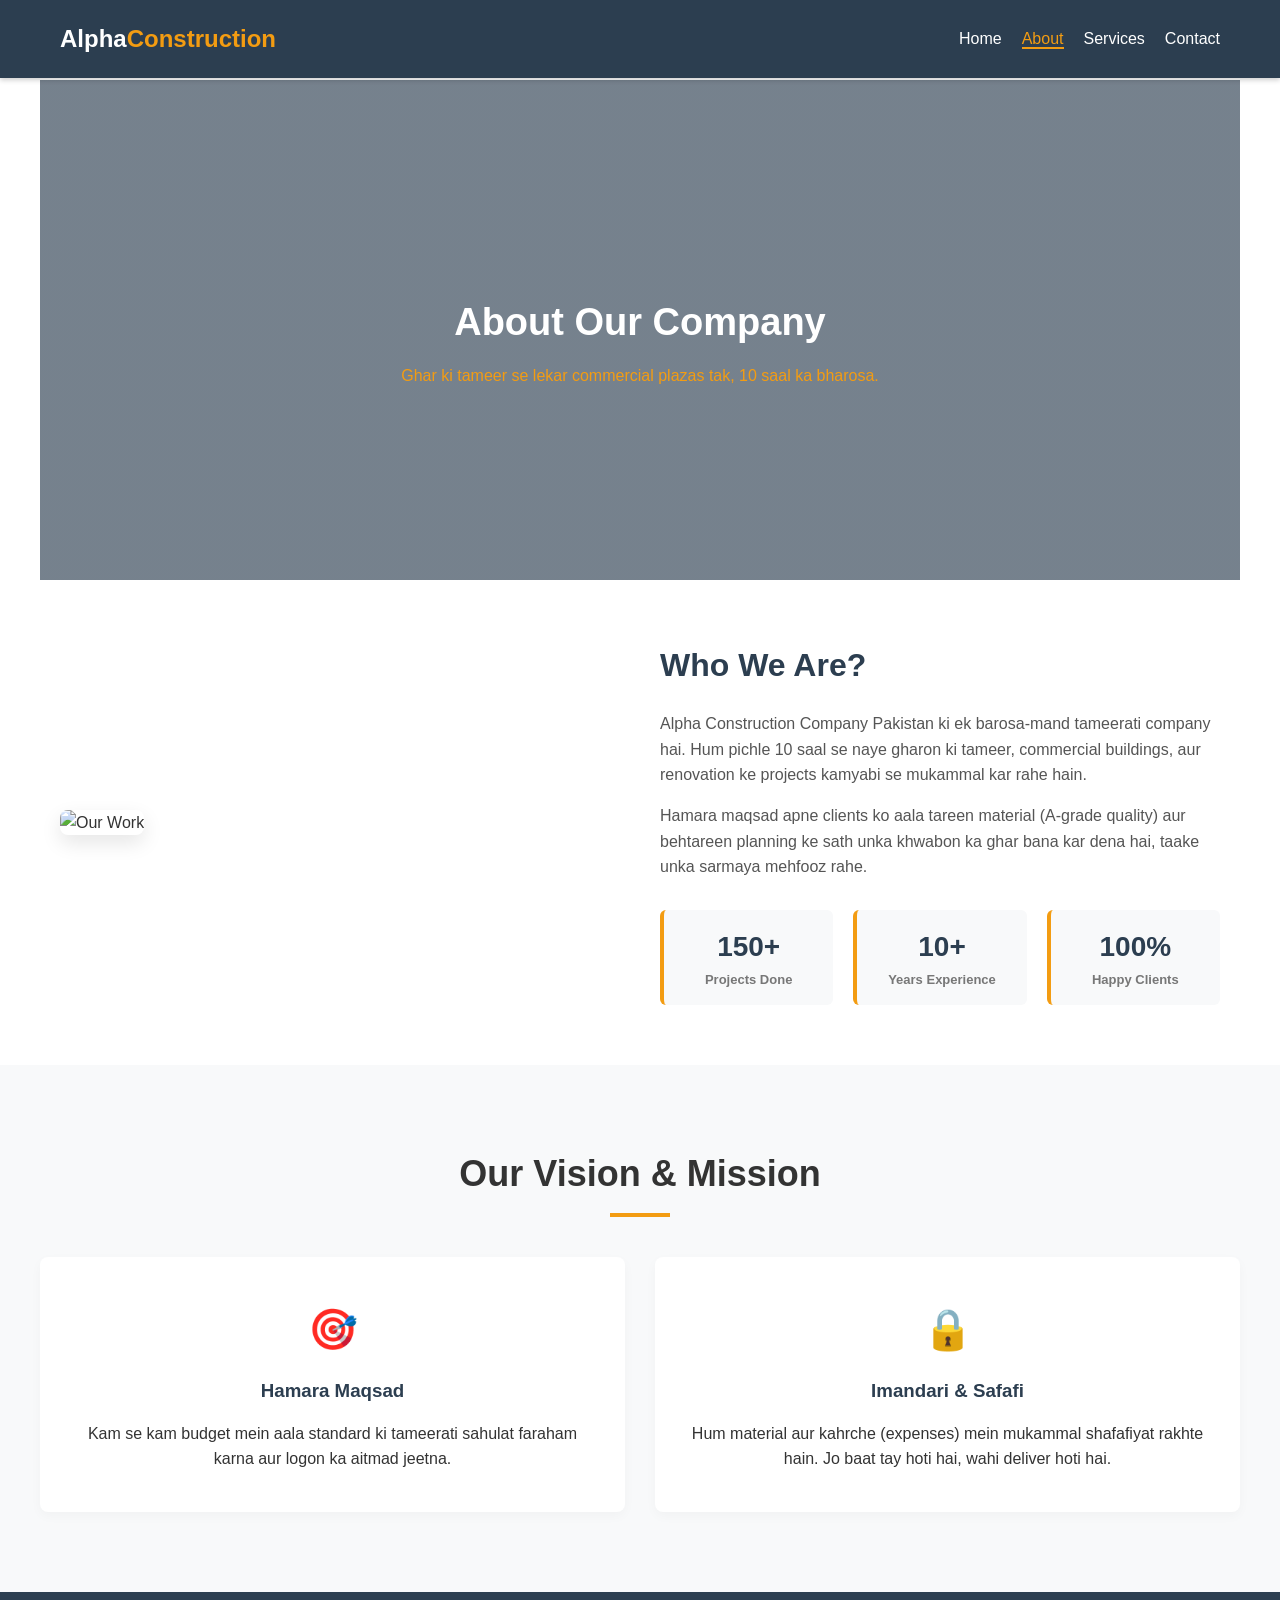
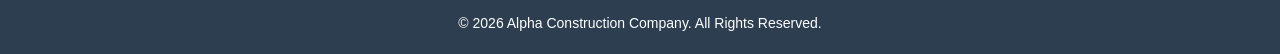
==== about.html @ 8a4fabbf "first commit" ====
<!DOCTYPE html>
<html lang="en">
<head>
    <meta charset="UTF-8">
    <meta name="viewport" content="width=device-width, initial-scale=1.0">
    <title>About Us - Alpha Construction Company</title>
    <link rel="stylesheet" href="style.css">
</head>
<body>

    <!-- Header & Navigation -->
    <header>
        <div class="nav-container">
            <div class="logo">Alpha<span>Construction</span></div>
            <ul class="nav-links">
                <li><a href="index.html">Home</a></li>
                <li><a href="about.html" class="active">About</a></li>
                <li><a href="services.html">Services</a></li>
                <li><a href="contact.html">Contact</a></li>
            </ul>
        </div>
    </header>

    <!-- About Inner Banner -->
    <section class="inner-banner">
        <h1>About Our Company</h1>
        <p>Ghar ki tameer se lekar commercial plazas tak, 10 saal ka bharosa.</p>
    </section>

    <!-- Main About Content -->
    <section class="about-page-content">
        <div class="about-grid">
            <div class="about-page-img">
                <img src="https://images.unsplash.com/photo-1541888946425-d81bb19240f5?q=80&w=600" alt="Our Work">
            </div>
            <div class="about-page-text">
                <h2>Who We Are?</h2>
                <p>Alpha Construction Company Pakistan ki ek barosa-mand tameerati company hai. Hum pichle 10 saal se naye gharon ki tameer, commercial buildings, aur renovation ke projects kamyabi se mukammal kar rahe hain.</p>
                <p>Hamara maqsad apne clients ko aala tareen material (A-grade quality) aur behtareen planning ke sath unka khwabon ka ghar bana kar dena hai, taake unka sarmaya mehfooz rahe.</p>
                
                <div class="stats-counter">
                    <div class="stat-item">
                        <h3>150+</h3>
                        <p>Projects Done</p>
                    </div>
                    <div class="stat-item">
                        <h3>10+</h3>
                        <p>Years Experience</p>
                    </div>
                    <div class="stat-item">
                        <h3>100%</h3>
                        <p>Happy Clients</p>
                    </div>
                </div>
            </div>
        </div>
    </section>

    <!-- Core Values Section (Vision & Mission) -->
    <section class="values-section">
        <h2 class="section-title">Our Vision & Mission</h2>
        <div class="values-grid">
            <div class="value-box">
                <div class="v-icon">🎯</div>
                <h3>Hamara Maqsad</h3>
                <p>Kam se kam budget mein aala standard ki tameerati sahulat faraham karna aur logon ka aitmad jeetna.</p>
            </div>
            <div class="value-box">
                <div class="v-icon">🔒</div>
                <h3>Imandari & Safafi</h3>
                <p>Hum material aur kahrche (expenses) mein mukammal shafafiyat rakhte hain. Jo baat tay hoti hai, wahi deliver hoti hai.</p>
            </div>
        </div>
    </section>

    <!-- Footer -->
    <footer>
        <p>&copy; 2026 Alpha Construction Company. All Rights Reserved.</p>
    </footer>

</body>
</html>
---- style.css ----
/* Basic Reset & Fonts */
 * { margin: 0; padding: 0; box-sizing: border-box; font-family: 'Segoe UI', Tahoma, Geneva, Verdana, sans-serif; }
 body { color: #333; line-height: 1.6; padding-top: 80px;}
 
 /* Theme Colors: Construction Yellow/Orange & Dark Slate */
 :root { --primary: #f39c12; --dark: #2c3e50; --light: #f8f9fa; }

 /* Header & Navigation */
 header { background: var(--dark); position: fixed; width: 100%; top: 0; z-index: 1000; box-shadow: 0 2px 5px rgba(0,0,0,0.2); }
 .nav-container { display: flex; justify-content: space-between; align-items: center; max-width: 1200px; margin: 0 auto; padding: 20px; }
 .logo { color: #fff; font-size: 24px; font-weight: bold; }
 .logo span { color: var(--primary); }
 .nav-links { list-style: none; display: flex; }
 .nav-links li { margin-left: 20px; }
 .nav-links a { color: #fff; text-decoration: none; font-weight: 500; transition: 0.3s; }
 .nav-links a:hover { color: var(--primary); }

 /* Hero Section */
 .hero { background: linear-gradient(rgba(0,0,0,0.7), rgba(0,0,0,0.7)), url('https://images.unsplash.com/photo-1541888946425-d81bb19240f5?q=80&w=1200') no-repeat center center/cover; height: 100vh; display: flex; flex-direction: column; justify-content: center; align-items: center; text-align: center; color: #fff; padding: 0 20px; }
 .hero h1 { font-size: 48px; margin-bottom: 10px; }
 .hero h1 span { color: var(--primary); }
 .hero p { font-size: 20px; margin-bottom: 20px; max-width: 600px; }
 .btn { background: var(--primary); color: #fff; padding: 12px 30px; text-decoration: none; font-weight: bold; border-radius: 5px; transition: 0.3s; }
 .btn:hover { background: #e67e22; }

 /* Extra CSS for Home Page Elements */
.hero-buttons {
    display: flex;
    gap: 15px;
    margin-top: 10px;
}
.btn-secondary {
    background: transparent;
    border: 2px solid #fff;
}
.btn-secondary:hover {
    background: #fff;
    color: var(--dark);
}
.section-container {
    max-width: 1200px;
    margin: 0 auto;
}
.highlights-grid {
    display: flex;
    justify-content: space-between;
    gap: 30px;
    margin-top: 40px;
    flex-wrap: wrap;
}
.highlight-card {
    flex: 1;
    min-width: 250px;
    background: var(--light);
    padding: 30px;
    border-radius: 8px;
    text-align: center;
    box-shadow: 0 4px 10px rgba(0,0,0,0.05);
    transition: 0.3s;
}
.highlight-card:hover {
    transform: translateY(-5px);
}
.highlight-card .icon {
    font-size: 40px;
    margin-bottom: 15px;
}
.highlight-card h3 {
    margin-bottom: 10px;
    color: var(--dark);
}
.cta-section {
    background: var(--dark);
    color: #fff;
    text-align: center;
    padding: 60px 20px;
}
.cta-section h2 {
    font-size: 32px;
    margin-bottom: 10px;
}
.cta-section p {
    margin-bottom: 25px;
    opacity: 0.9;
}
.nav-links a.active {
    color: var(--primary);
    border-bottom: 2px solid var(--primary);
}

/* About Page Styling 
.inner-banner {
    background: linear-gradient(rgba(44, 62, 80, 0.85), rgba(44, 62, 80, 0.85)), url('https://images.unsplash.com/photo-1504307651254-35680f356dfd?q=80&w=1200') no-repeat center center/cover;
    padding: 80px 20px 60px !important;
    text-align: center;
    color: #fff;
}*/

.inner-banner {
    background: linear-gradient(rgba(44, 62, 80, 0.65), rgba(44, 62, 80, 0.65)), 
                url('https://images.unsplash.com/photo-1504307651254-35680f356dfd?q=80&w=1200') no-repeat center center/cover;
    text-align: center;
    color: #fff;
    
    /* Image ko bina kate bada dikhane ke liye height settings */
    min-height: 500px; /* Is se banner ko ek proper badi height mil jayegi */
    display: flex;
    flex-direction: column;
    justify-content: center;
    align-items: center;
    padding: 100px 20px 80px !important; /* Navbar ke niche space bhi bani rahegi */
}

.inner-banner h1 {
    font-size: 38px;
    margin-bottom: 10px;
}
.inner-banner p {
    font-size: 16px;
    color: var(--primary);
}
.about-page-content {
    padding: 60px 20px;
}
.about-grid {
    display: flex;
    gap: 40px;
    align-items: center;
    flex-wrap: wrap;
    max-width: 1200px;
    margin: 0 auto;
}
.about-page-img, .about-page-text {
    flex: 1;
    min-width: 300px;
}
.about-page-img img {
    width: 100%;
    border-radius: 8px;
    box-shadow: 0 8px 20px rgba(0,0,0,0.1);
}
.about-page-text h2 {
    font-size: 32px;
    color: var(--dark);
    margin-bottom: 20px;
}
.about-page-text p {
    margin-bottom: 15px;
    color: #555;
}
.stats-counter {
    display: flex;
    gap: 20px;
    margin-top: 30px;
}
.stat-item {
    background: var(--light);
    padding: 15px 25px;
    border-radius: 6px;
    text-align: center;
    border-left: 4px solid var(--primary);
    flex: 1;
}
.stat-item h3 {
    font-size: 28px;
    color: var(--dark);
}
.stat-item p {
    font-size: 13px;
    margin: 0;
    color: #777;
    font-weight: bold;
}
.values-section {
    background: var(--light);
    max-width: 100%;
}
.values-grid {
    display: flex;
    gap: 30px;
    max-width: 1200px;
    margin: 0 auto;
    flex-wrap: wrap;
}
.value-box {
    background: #fff;
    padding: 40px 30px;
    border-radius: 8px;
    flex: 1;
    min-width: 280px;
    box-shadow: 0 4px 12px rgba(0,0,0,0.03);
    text-align: center;
}
.v-icon {
    font-size: 40px;
    margin-bottom: 15px;
}
.value-box h3 {
    margin-bottom: 15px;
    color: var(--dark);
}

/* Services Page Specific Styling */
.services-banner {
    /* Ismein hum construction tools wali background image use kar rahe hain */
    background: linear-gradient(rgba(44, 62, 80, 0.7), rgba(44, 62, 80, 0.7)), 
                url('https://images.unsplash.com/photo-1504307651254-35680f356dfd?q=80&w=1200') no-repeat center center/cover;
}
.services-page-content {
    padding: 60px 20px;
    max-width: 1200px;
    margin: 0 auto;
}
.services-grid {
    display: grid;
    grid-template-columns: repeat(auto-fit, minmax(500px, 1fr)); /* 2 columns badi screen par, auto-adjust mobile par */
    gap: 30px;
}
.service-card {
    background: #fff;
    border-radius: 8px;
    overflow: hidden;
    box-shadow: 0 4px 15px rgba(0,0,0,0.06);
    display: flex; /* Image aur text side-by-side karne ke liye */
    border-bottom: 4px solid var(--dark);
    transition: 0.3s;
}
.service-card:hover {
    transform: translateY(-5px);
    border-bottom-color: var(--primary);
}
.s-card-img {
    flex: 1;
    min-width: 180px;
}
.s-card-img img {
    width: 100%;
    height: 100%;
    object-fit: cover; /* Image bina stretch hue box mein fit rahegi */
}
.s-card-text {
    flex: 1.5;
    padding: 25px;
    display: flex;
    flex-direction: column;
    justify-content: center;
}
.s-card-text h3 {
    font-size: 22px;
    color: var(--dark);
    margin-bottom: 12px;
}
.s-card-text p {
    color: #666;
    font-size: 14px;
    line-height: 1.6;
}

/* Mobile responsive adjustments specifically for services cards */
@media (max-width: 600px) {
    .services-grid {
        grid-template-columns: 1fr;
    }
    .service-card {
        flex-direction: column; /* Mobile par image upar aur text neeche ho jayega */
    }
    .s-card-img {
        height: 200px;
    }
}

/* Contact Page Specific Styling */
.contact-banner {
    background: linear-gradient(rgba(44, 62, 80, 0.75), rgba(44, 62, 80, 0.75)), 
                url('https://images.unsplash.com/photo-1504307651254-35680f356dfd?q=80&w=1200') no-repeat center center/cover;
}
.contact-page-content {
    padding: 60px 20px;
    max-width: 1200px;
    margin: 0 auto;
}
.contact-wrapper {
    display: flex;
    gap: 50px;
    flex-wrap: wrap;
}
.contact-details, .contact-form-container {
    flex: 1;
    min-width: 300px;
}
.contact-details h2, .contact-form-container h2 {
    font-size: 28px;
    color: var(--dark);
    margin-bottom: 15px;
}
.contact-desc {
    color: #666;
    margin-bottom: 30px;
    font-size: 15px;
}
.info-blocks {
    display: flex;
    flex-direction: column;
    gap: 20px;
}
.info-block {
    display: flex;
    gap: 15px;
    align-items: center;
    background: var(--light);
    padding: 15px;
    border-radius: 6px;
}
.info-icon {
    font-size: 24px;
}
.info-text h3 {
    font-size: 16px;
    color: var(--dark);
    margin-bottom: 2px;
}
.info-text p {
    color: #555;
    font-size: 14px;
}

/* Form Fields Styling */
.contact-form {
    display: flex;
    flex-direction: column;
    gap: 15px;
}
.form-group {
    display: flex;
    flex-direction: column;
    gap: 5px;
}
.form-group label {
    font-size: 14px;
    font-weight: 600;
    color: var(--dark);
}
.form-group input, .form-group textarea {
    padding: 12px;
    border: 1px solid #ccc;
    border-radius: 4px;
    font-size: 14px;
    width: 100%;
}
.form-group input:focus, .form-group textarea:focus {
    border-color: var(--primary);
    outline: none;
}
.submit-btn {
    border: none;
    cursor: pointer;
    text-align: center;
    width: 100%;
    margin-top: 10px;
}

/* Mobile Alignment */
@media (max-width: 768px) {
    .contact-wrapper {
        flex-direction: column;
        gap: 40px;
    }
}

 /* Sections General */
 section { padding: 80px 20px; max-width: 1200px; margin: 0 auto; }
 .section-title { text-align: center; font-size: 36px; margin-bottom: 40px; position: relative; }
 .section-title::after { content: ''; display: block; width: 60px; height: 4px; background: var(--primary); margin: 10px auto 0; }

 /* About Section */
 .about-content { display: flex; align-items: center; gap: 40px; flex-wrap: wrap; }
 .about-text { flex: 1; min-width: 300px; }
 .about-img { flex: 1; min-width: 300px; }
 .about-img img { width: 100%; border-radius: 8px; box-shadow: 0 5px 15px rgba(0,0,0,0.1); }

 /* Services Section */
 .services { background: var(--light); max-width: 100%; }
 .services-container { display: flex; justify-content: space-around; gap: 20px; flex-wrap: wrap; max-width: 1200px; margin: 0 auto; }
 .service-box { background: #fff; padding: 30px; text-align: center; border-radius: 8px; flex: 1; min-width: 280px; box-shadow: 0 5px 15px rgba(0,0,0,0.05); border-top: 5px solid var(--primary); }
 .service-box h3 { margin-bottom: 15px; color: var(--dark); }

 /* Contact Section */
 .contact-container { max-width: 600px; margin: 0 auto; text-align: center; }
 .contact-info { margin-bottom: 30px; font-size: 18px; }
 .contact-info p { margin: 10px 0; }

 /* Footer */
 footer { background: var(--dark); color: #fff; text-align: center; padding: 20px; font-size: 14px; }
 /* Mobile Responsive CSS */
@media (max-width: 768px) {
.nav-container {
 flex-direction: column;
 padding: 10px;
}
.logo {
 margin-bottom: 10px;
 font-size: 20px;
}
.nav-links {
 width: 100%;
 justify-content: center;
 flex-wrap: wrap;
}
.nav-links li {
 margin: 5px 10px;
}
.nav-links a {
 font-size: 14px;
}

/* Hero section text adjustments for mobile */
.hero h1 {
 font-size: 32px;
}
.hero p {
 font-size: 16px;
}
}
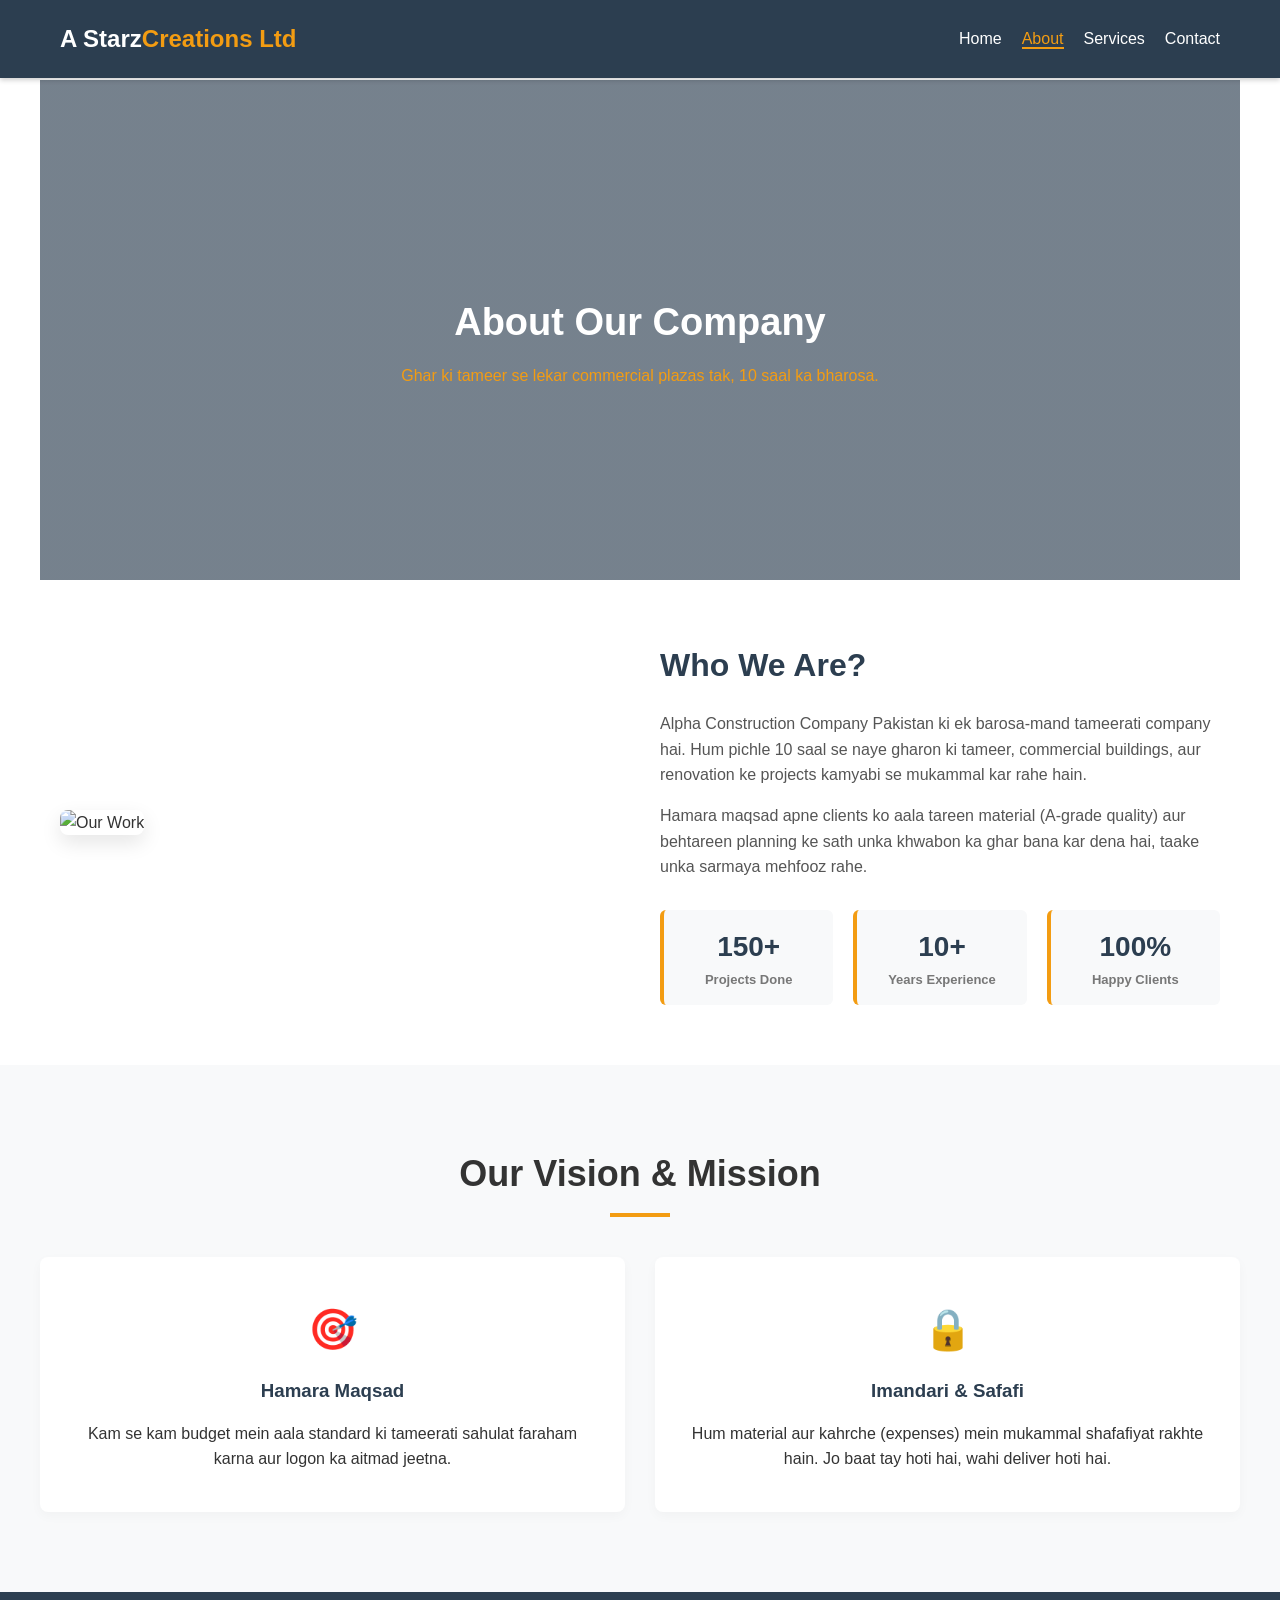
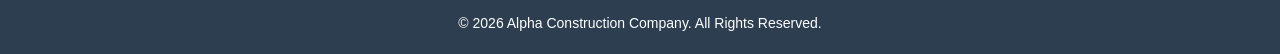
==== commit c3c5898a: "again" ====
--- a/about.html
+++ b/about.html
@@ -3,7 +3,7 @@
 <head>
     <meta charset="UTF-8">
     <meta name="viewport" content="width=device-width, initial-scale=1.0">
-    <title>About Us - Alpha Construction Company</title>
+    <title>About Us - A Starz Creations Ltd</title>
     <link rel="stylesheet" href="style.css">
 </head>
 <body>
@@ -11,7 +11,7 @@
     <!-- Header & Navigation -->
     <header>
         <div class="nav-container">
-            <div class="logo">Alpha<span>Construction</span></div>
+            <div class="logo">A Starz<span>Creations Ltd </span></div>
             <ul class="nav-links">
                 <li><a href="index.html">Home</a></li>
                 <li><a href="about.html" class="active">About</a></li>
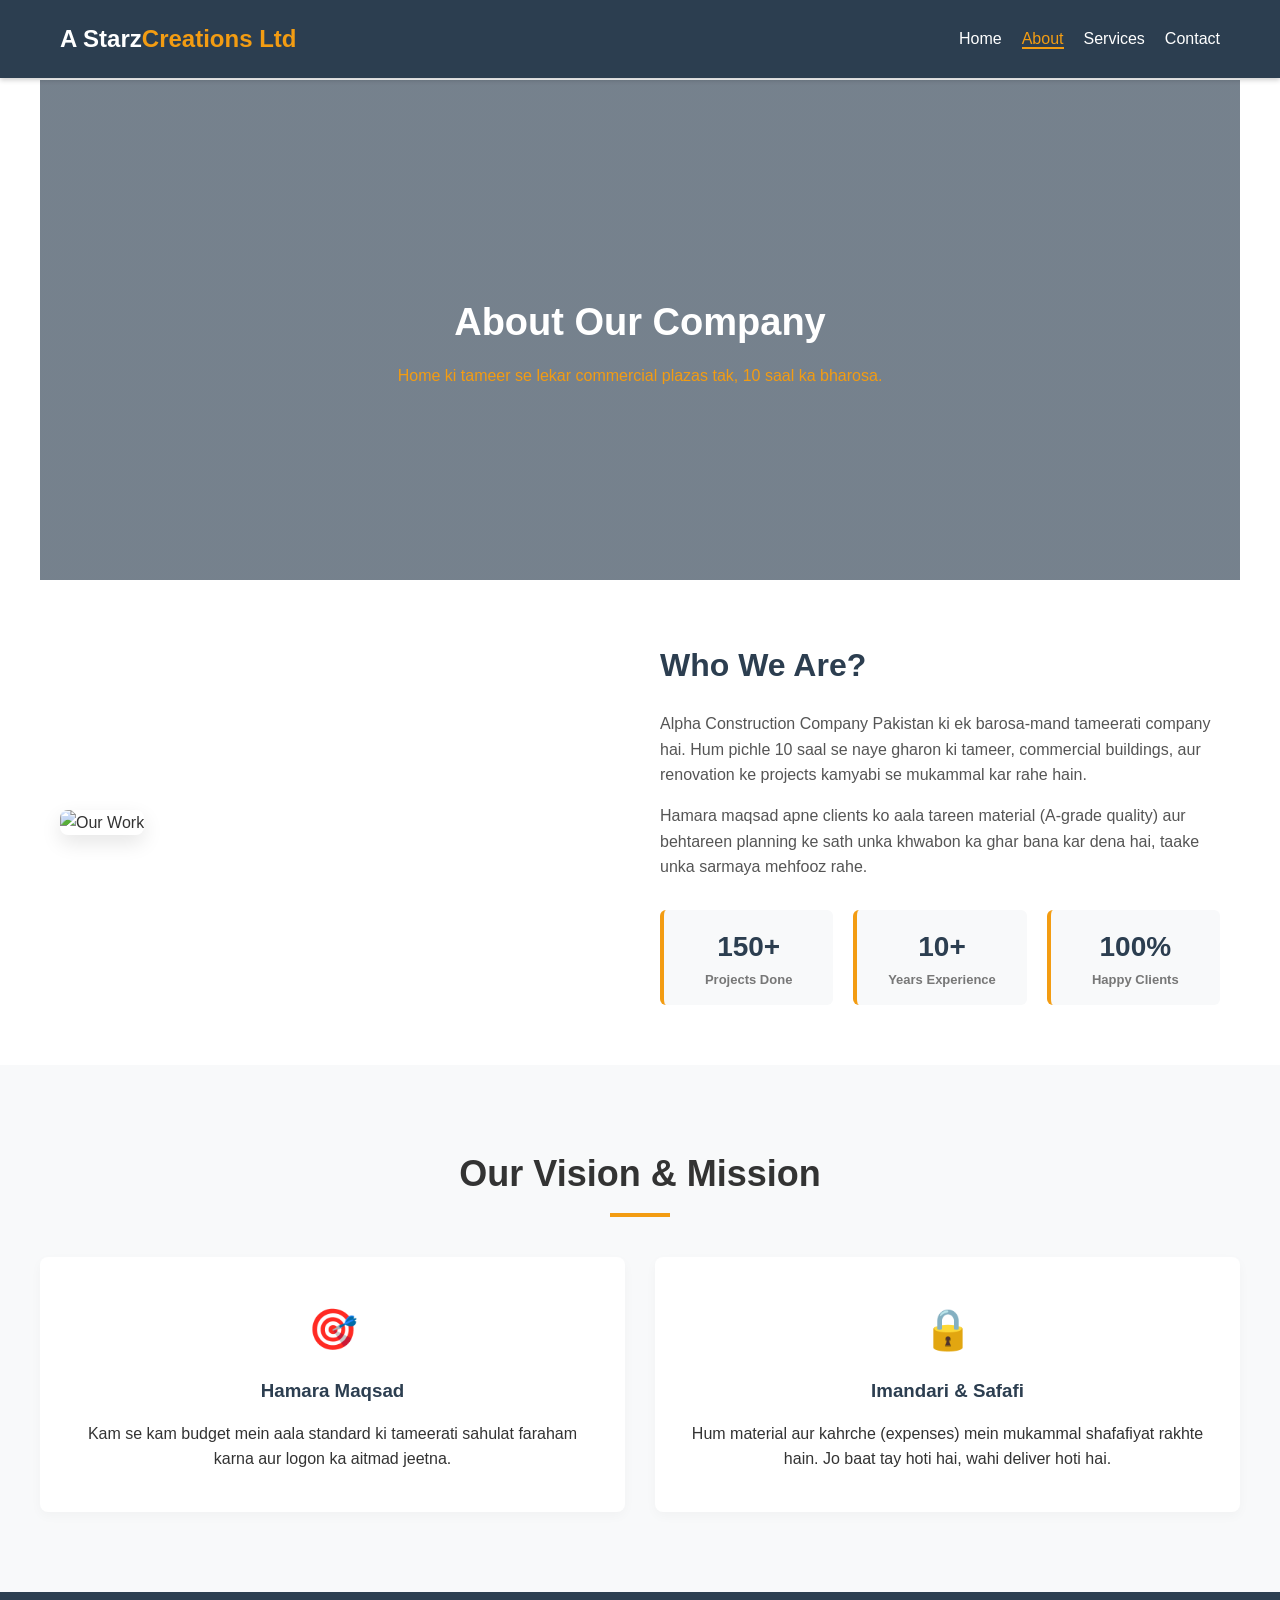
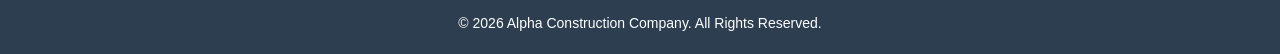
==== commit f0f7bf3d: "agian1" ====
--- a/about.html
+++ b/about.html
@@ -24,7 +24,7 @@
     <!-- About Inner Banner -->
     <section class="inner-banner">
         <h1>About Our Company</h1>
-        <p>Ghar ki tameer se lekar commercial plazas tak, 10 saal ka bharosa.</p>
+        <p>Home ki tameer se lekar commercial plazas tak, 10 saal ka bharosa.</p>
     </section>
 
     <!-- Main About Content -->
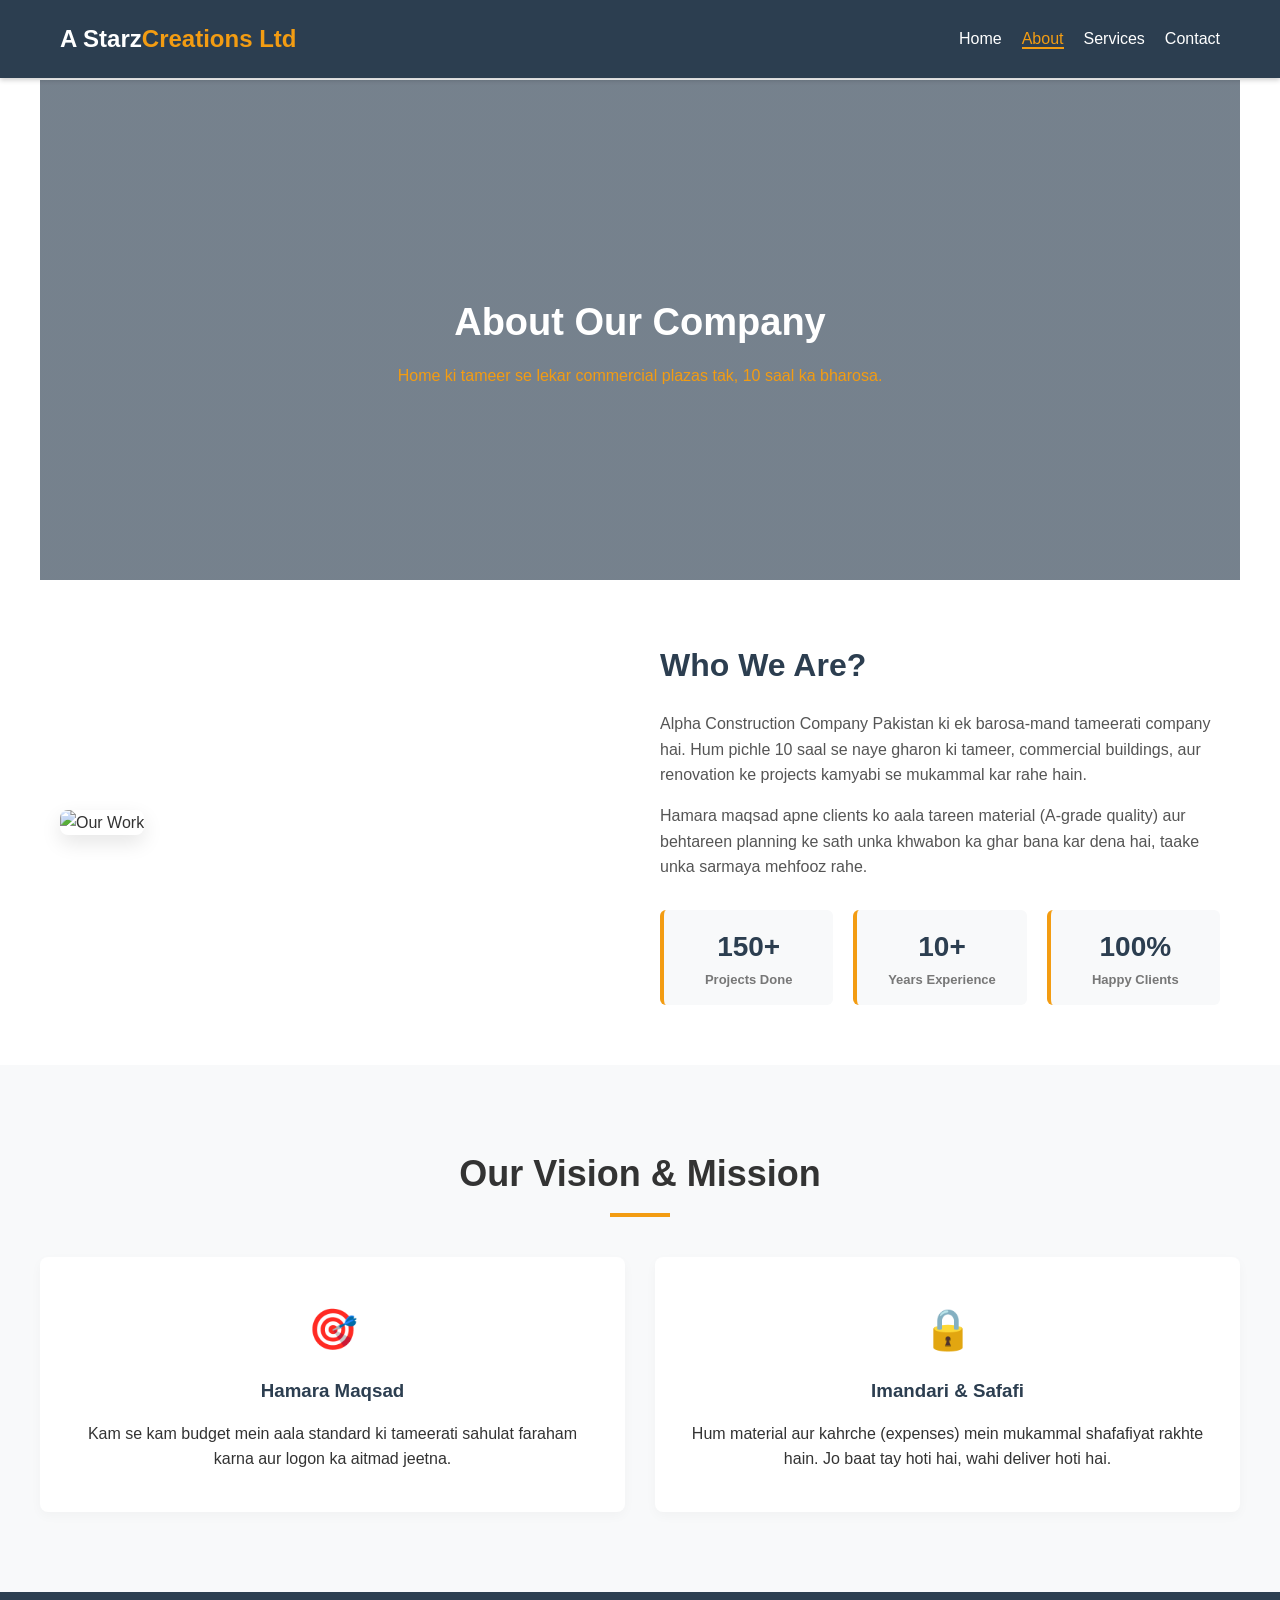
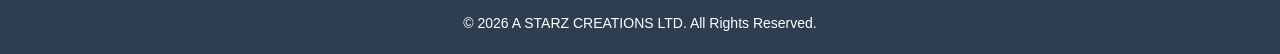
==== commit 69fd7842: "name change" ====
--- a/about.html
+++ b/about.html
@@ -3,7 +3,7 @@
 <head>
     <meta charset="UTF-8">
     <meta name="viewport" content="width=device-width, initial-scale=1.0">
-    <title>About Us - A Starz Creations Ltd</title>
+    <title>About Us - A STARZ CREATIONS LTD</title>
     <link rel="stylesheet" href="style.css">
 </head>
 <body>
@@ -75,7 +75,7 @@
 
     <!-- Footer -->
     <footer>
-        <p>&copy; 2026 Alpha Construction Company. All Rights Reserved.</p>
+        <p>&copy; 2026 A STARZ CREATIONS LTD. All Rights Reserved.</p>
     </footer>
 
 </body>
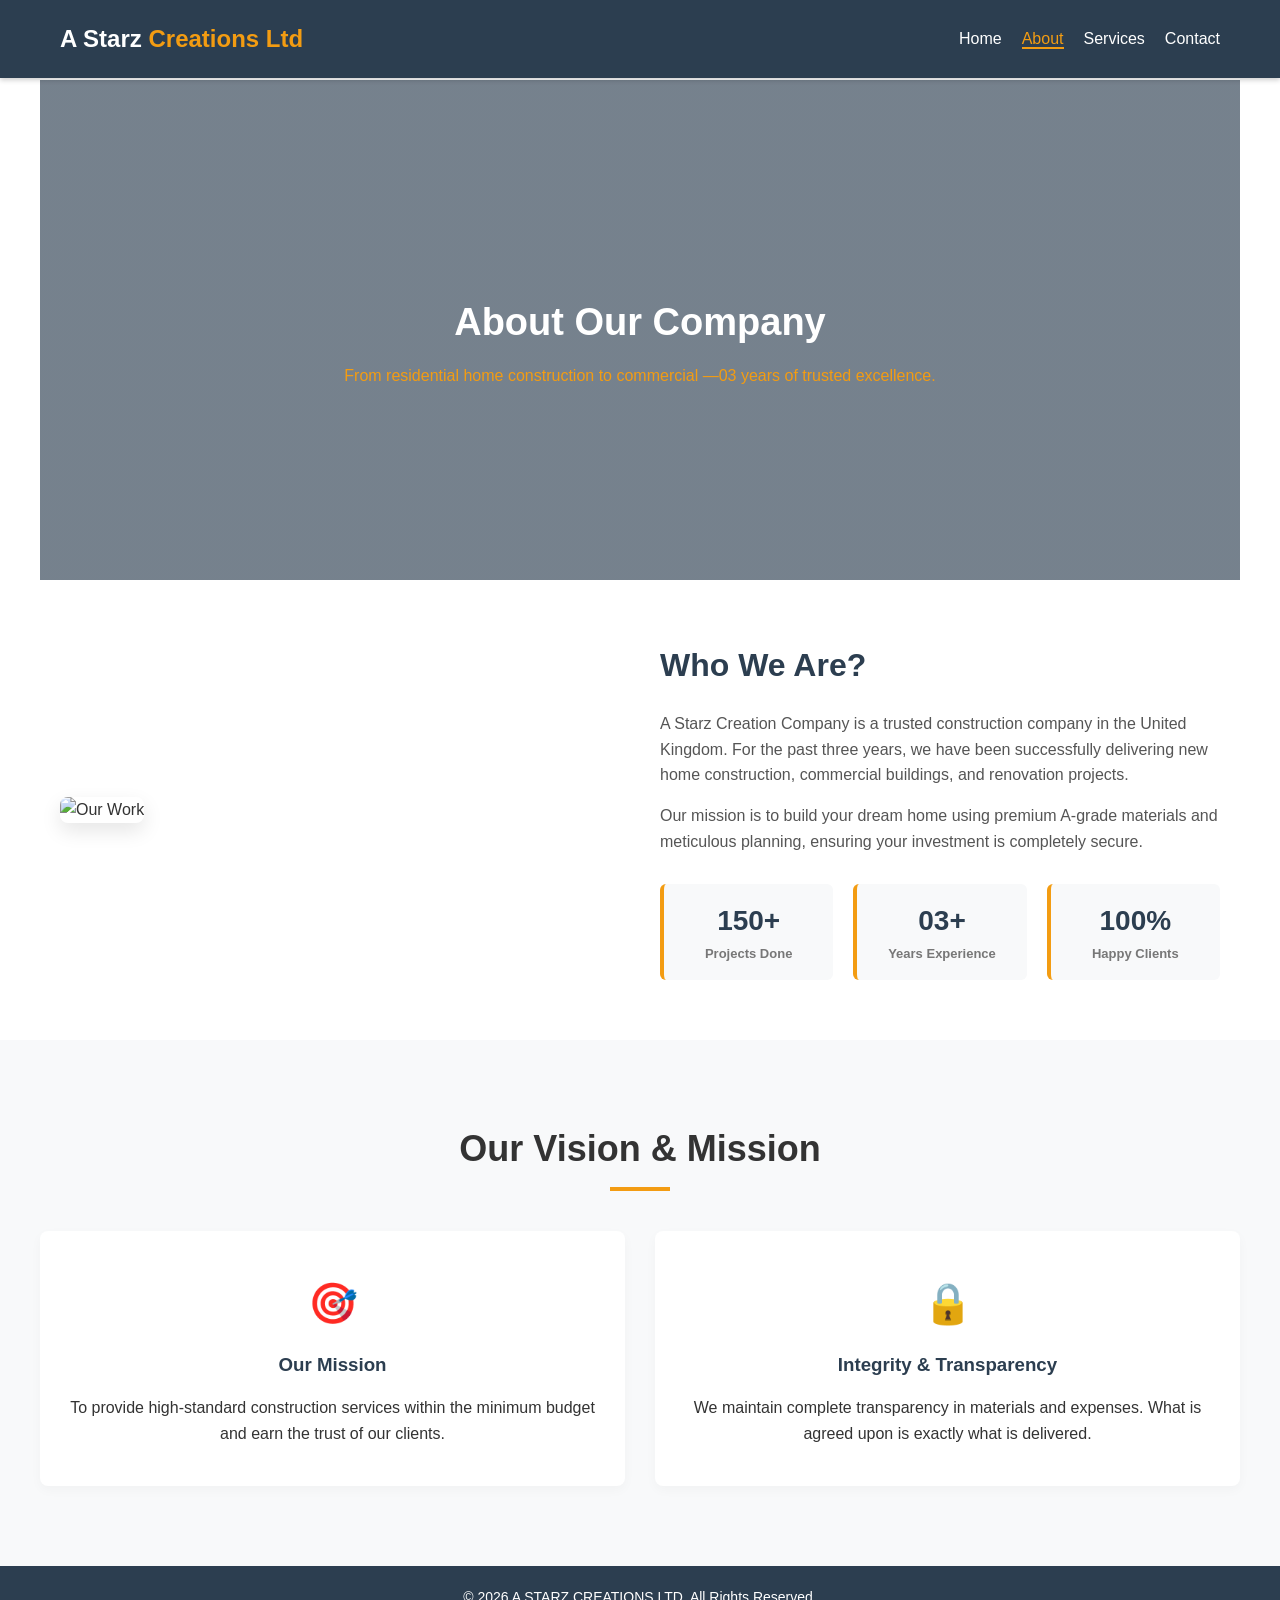
==== commit be7bd2f4: "urdu changes" ====
--- a/about.html
+++ b/about.html
@@ -11,7 +11,7 @@
     <!-- Header & Navigation -->
     <header>
         <div class="nav-container">
-            <div class="logo">A Starz<span>Creations Ltd </span></div>
+            <div class="logo">A Starz <span>Creations Ltd </span></div>
             <ul class="nav-links">
                 <li><a href="index.html">Home</a></li>
                 <li><a href="about.html" class="active">About</a></li>
@@ -24,7 +24,7 @@
     <!-- About Inner Banner -->
     <section class="inner-banner">
         <h1>About Our Company</h1>
-        <p>Home ki tameer se lekar commercial plazas tak, 10 saal ka bharosa.</p>
+        <p>From residential home construction to commercial —03 years of trusted excellence.</p>
     </section>
 
     <!-- Main About Content -->
@@ -35,8 +35,8 @@
             </div>
             <div class="about-page-text">
                 <h2>Who We Are?</h2>
-                <p>Alpha Construction Company Pakistan ki ek barosa-mand tameerati company hai. Hum pichle 10 saal se naye gharon ki tameer, commercial buildings, aur renovation ke projects kamyabi se mukammal kar rahe hain.</p>
-                <p>Hamara maqsad apne clients ko aala tareen material (A-grade quality) aur behtareen planning ke sath unka khwabon ka ghar bana kar dena hai, taake unka sarmaya mehfooz rahe.</p>
+                <p>A Starz Creation Company is a trusted construction company in the United Kingdom. For the past three years, we have been successfully delivering new home construction, commercial buildings, and renovation projects.</p>
+                <p>Our mission is to build your dream home using premium A-grade materials and meticulous planning, ensuring your investment is completely secure.</p>
                 
                 <div class="stats-counter">
                     <div class="stat-item">
@@ -44,7 +44,7 @@
                         <p>Projects Done</p>
                     </div>
                     <div class="stat-item">
-                        <h3>10+</h3>
+                        <h3>03+</h3>
                         <p>Years Experience</p>
                     </div>
                     <div class="stat-item">
@@ -62,13 +62,13 @@
         <div class="values-grid">
             <div class="value-box">
                 <div class="v-icon">🎯</div>
-                <h3>Hamara Maqsad</h3>
-                <p>Kam se kam budget mein aala standard ki tameerati sahulat faraham karna aur logon ka aitmad jeetna.</p>
+                <h3>Our Mission</h3>
+                <p>To provide high-standard construction services within the minimum budget and earn the trust of our clients.</p>
             </div>
             <div class="value-box">
                 <div class="v-icon">🔒</div>
-                <h3>Imandari & Safafi</h3>
-                <p>Hum material aur kahrche (expenses) mein mukammal shafafiyat rakhte hain. Jo baat tay hoti hai, wahi deliver hoti hai.</p>
+                <h3>Integrity & Transparency </h3>
+                <p>We maintain complete transparency in materials and expenses. What is agreed upon is exactly what is delivered.</p>
             </div>
         </div>
     </section>
